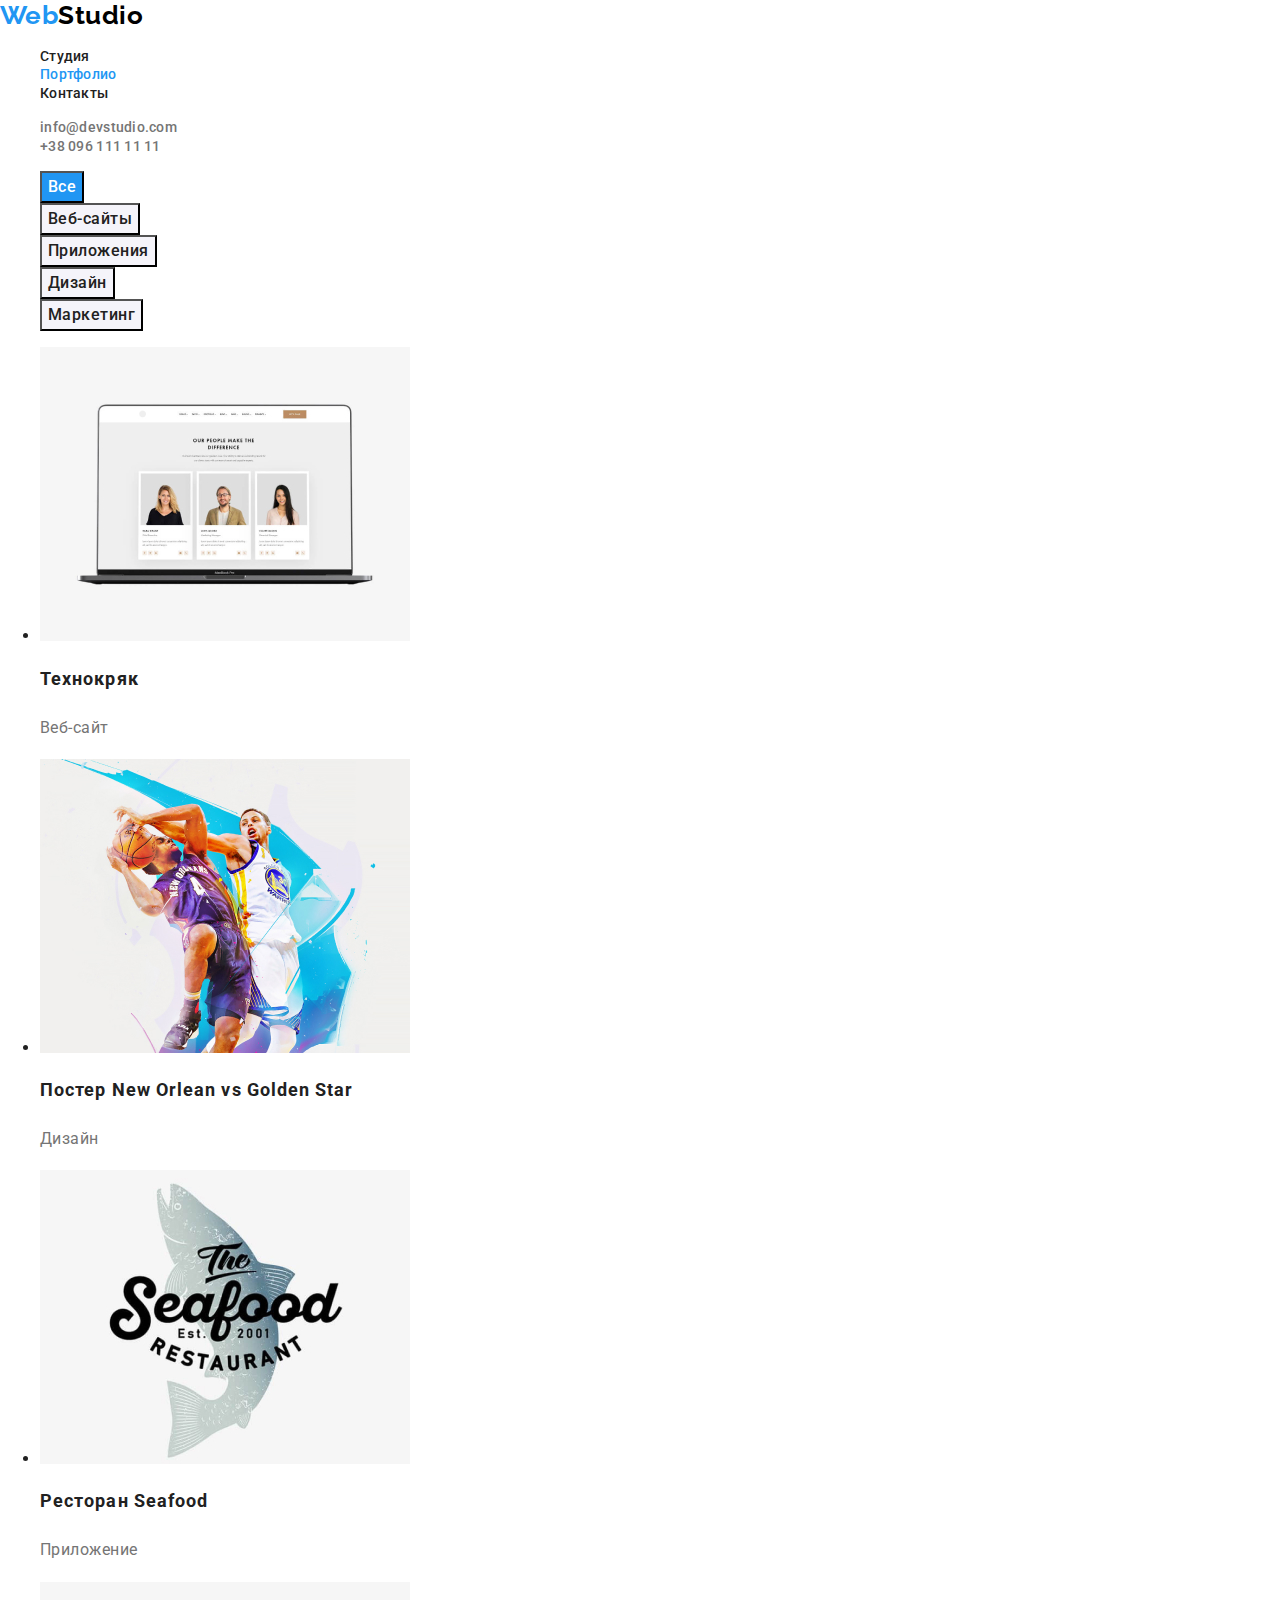
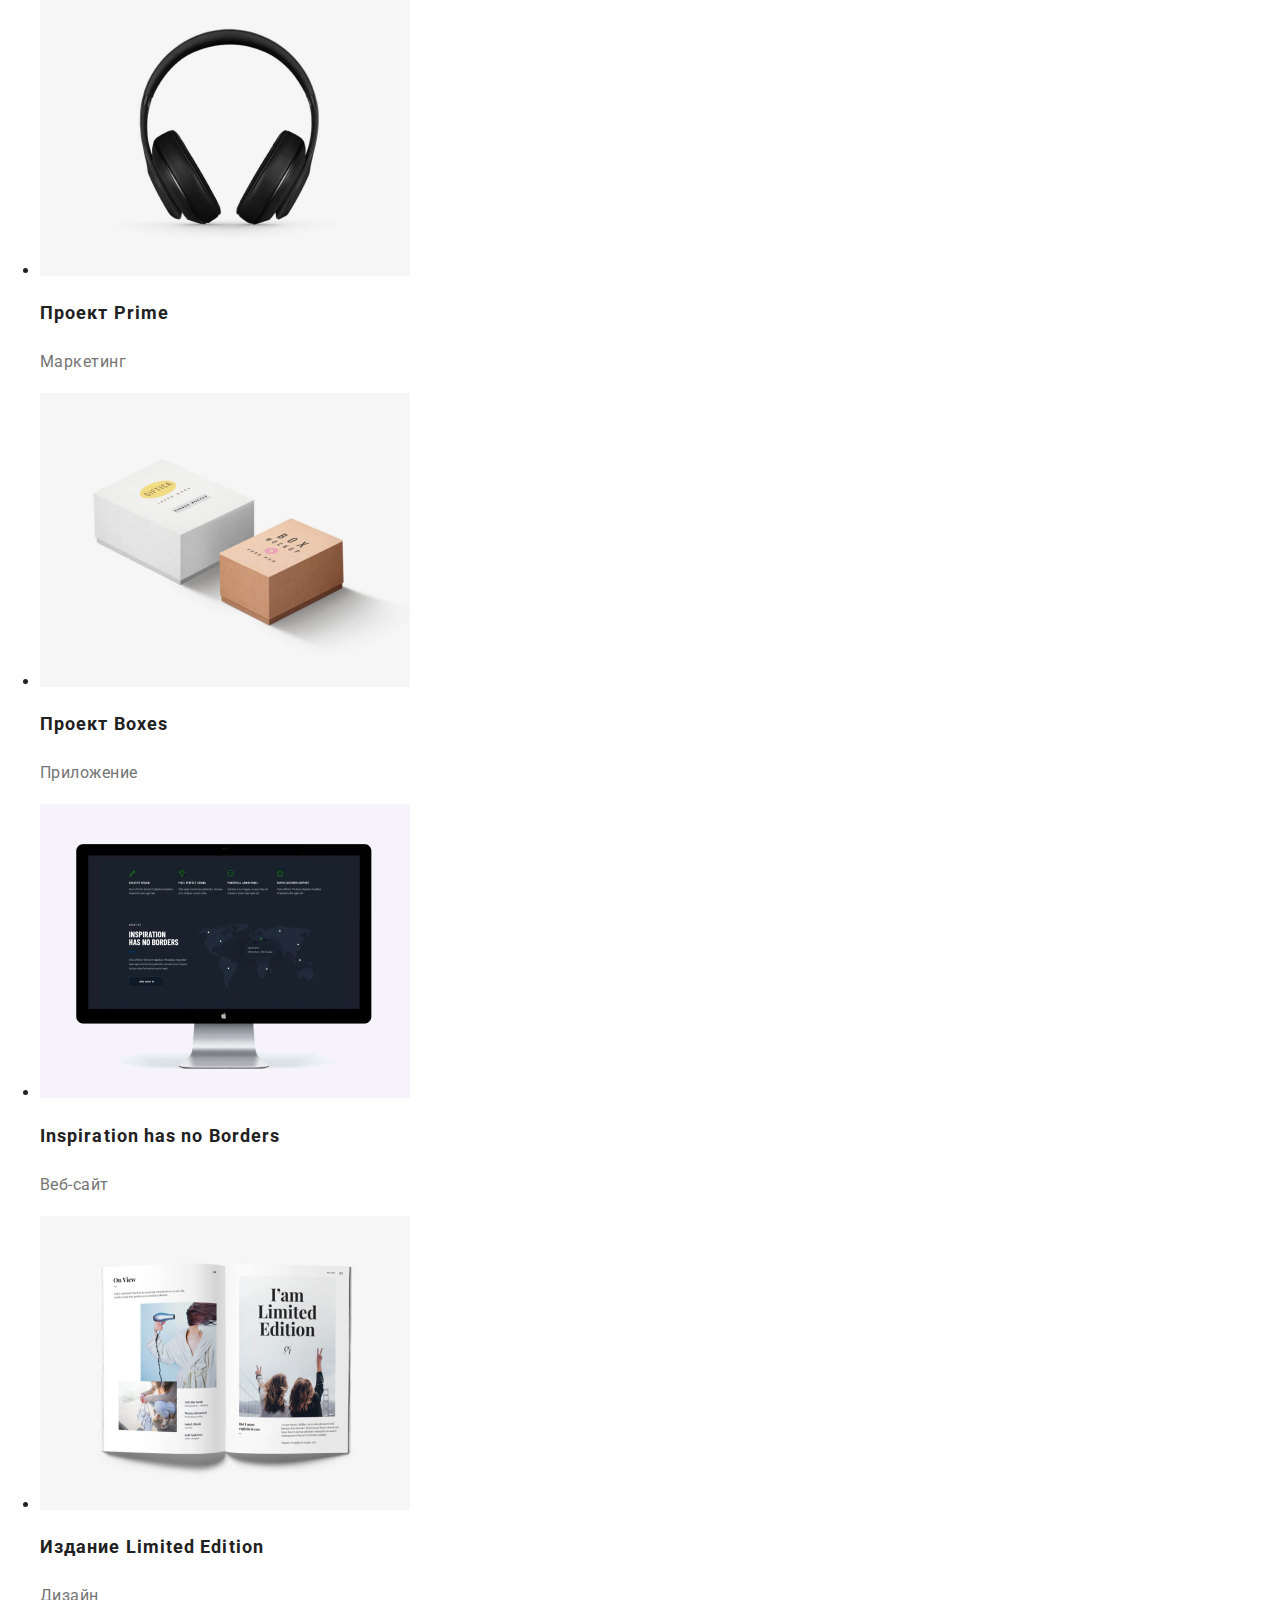
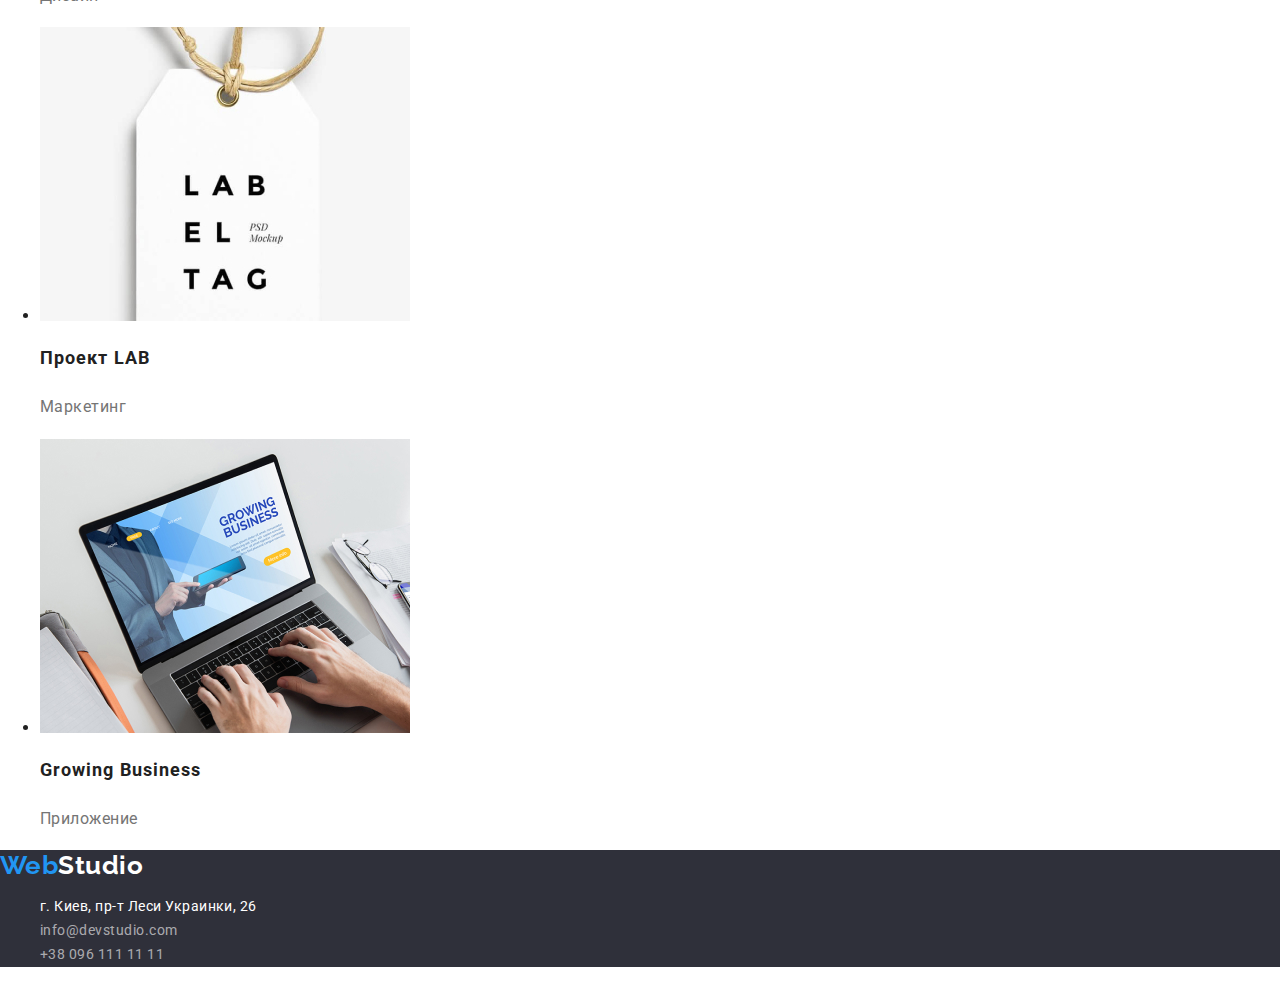
==== portfolio.html @ abcada23 "initial commit adds hw2 materials" ====
<!DOCTYPE html>
<html lang="ru">
<head>
    <meta charset="UTF-8">
    <meta name="viewport" content="width=device-width, initial-scale=1.0">
    <link rel="preconnect" href="https://fonts.gstatic.com">
    <link href="https://fonts.googleapis.com/css2?family=Raleway:wght@700&family=Roboto:wght@400;500;700;900&display=swap" rel="stylesheet"/>
    <link rel="stylesheet" href="https://cdnjs.cloudflare.com/ajax/libs/modern-normalize/1.0.0/modern-normalize.min.css">
    <link rel="stylesheet" href="./css/common.css">
    <link rel="stylesheet" href="./css/portfolio.css">
    <title>Портфолио</title>
</head>
<body>
    <!--Шапка сайта-->
    <header class="header">
        <nav class="site-nav">
            <a class="logo link" href="./index.html" lang="en" aria-label="логотип кампании">Web<span
                    class="header-logo">Studio</span>
            </a>
            <ul class="site-nav list">
                <li>
                    <a class="site-nav link" href="./index.html">Студия</a>
                </li>
                <li>
                    <a class="site-nav link current" href="./portfolio.html">Портфолио</a>
                </li>
                <li>
                    <a class="site-nav link" href="">Контакты</a>
                </li>
            </ul>
        </nav>
        <address>
            <ul class="header-address list">
                <li>
                    <a class="header-address link" href="mailto:info@devstudio.com">info@devstudio.com</a>
                </li>
                <li>
                    <a class="hader-address link" href="tel:+380961111111">+38 096 111 11 11</a>
                </li>
            </ul>
        </address>
    </header>
    <!--Уникальный контент-->
    <main>
            <!--Портфолио. Логический заголовок h1 потом скрыть-->
            <section class="portfolio">
                <h1 class="visually-hidden">Портфолио</h1>
                <ul class="portfolio-nav">
                    <li class="portfolio-nav list">
                        <button class="portfolio-nav-button current" type="button">Все</button></li>
                    <li class="portfolio-nav list">
                        <button class="portfolio-nav-button" type="button">Веб-сайты</button></li>
                    <li class="portfolio-nav list">
                        <button class="portfolio-nav-button" type="button">Приложения</button></li>
                    <li class="portfolio-nav list">
                        <button class="portfolio-nav-button" type="button">Дизайн</button></li>
                    <li class="portfolio-nav list">
                        <button class="portfolio-nav-button" type="button">Маркетинг</button></li>
                </ul>
                <ul>
                    <li class="portfolio-item">
                        <a class="portfolio-item link" href="">
                            <img class="portfolio-img" src="./images/portfolio/img.jpg" alt="ноутбук, на котором открыта страничка сайта">
                            <h2 class="portfolio-heading">Технокряк</h2>
                            <p class="portfolio-paragraph">Веб-сайт</p>
                        </a>
                    </li>
                    <li class="portfolio-item">
                        <a class="portfolio-item link" href="">
                            <img class="portfolio-img" src="./images/portfolio/img-1.jpg" alt="два баскетболиста борятся за мяч">
                            <h2 class="portfolio-heading">Постер <span lang="en">New Orlean vs Golden Star</span></h2>
                            <p class="portfolio-paragraph">Дизайн</p>
                        </a>
                    </li>
                    <li class="portfolio-item">
                        <a class="portfolio-item link" href="">
                            <img class="portfolio-img" src="./images/portfolio/img-2.jpg" alt="Изображение рыбы и название ресторана">
                            <h2 class="portfolio-heading">Ресторан <span lang="en">Seafood</span></h2>
                            <p class="portfolio-paragraph">Приложение</p>
                        </a>
                    </li>
                    <li class="portfolio-item">
                        <a class="portfolio-item link" href="">
                            <img class="portfolio-img" src="./images/portfolio/img-3.jpg" alt="наушники">
                            <h2 class="portfolio-heading" lang="en">Проект Prime</h2>
                            <p class="portfolio-paragraph">Маркетинг</p>
                        </a>
                    </li>
                    <li class="portfolio-item">
                        <a class="portfolio-item link" href="">
                            <img class="portfolio-img" src="./images/portfolio/img-4.jpg" alt="две маленькие коробочки">
                            <h2 class="portfolio-heading">Проект <span lang="en">Boxes</span></h2>
                            <p class="portfolio-paragraph">Приложение</p>
                        </a>
                    </li>
                    <li class="portfolio-item">
                        <a class="portfolio-item link" href="">
                            <img class="portfolio-img" src="./images/portfolio/img-5.jpg" alt="монитор imac">
                            <h2 class="portfolio-heading" lang="en">Inspiration has no Borders</h2>
                            <p class="portfolio-paragraph">Веб-сайт</p>
                        </a>
                    </li>
                    <li class="portfolio-item">
                        <a class="portfolio-item link" href="">
                            <img class="portfolio-img" src="./images/portfolio/img-6.jpg" alt="разворот книги на английском">
                            <h2 class="portfolio-heading">Издание <span lang="en">Limited Edition</span></h2>
                            <p class="portfolio-paragraph">Дизайн</p>
                        </a>
                    </li>
                    <li class="portfolio-item">
                        <a class="portfolio-item link" href="">
                            <img class="portfolio-img" src="./images/portfolio/img-7.jpg" alt="бирка с латинскими буквами и веревочкой">
                            <h2 class="portfolio-heading">Проект <span lang="en">LAB</span></h2>
                            <p class="portfolio-paragraph">Маркетинг</p>
                        </a>
                    </li>
                    <li class="portfolio-item">
                        <a class="portfolio-item link" href="">
                            <img class="portfolio-img" src="./images/portfolio/img-8.jpg" alt="человек печатает на ноутбуке">
                            <h2 class="portfolio-heading" lang="en">Growing Business</h2>
                            <p class="portfolio-paragraph">Приложение</p>
                        </a>
                    </li>
                </ul>
            </section>
    </main>
    <!--Подвал сайта-->
    <footer class="footer">
        <a class="footer logo link" href="./" lang="en" aria-label="логотип кампании">Web<span class="footer-logo">Studio</span>
        </a>
        <address>
            <ul class="footer-address list">
                <li class="footer-address-street">
                    <a class="footer-address link" href="https://goo.gl/maps/yxL3MHrEy7Q6VwSg8" target="_blank"
                        rel="noreferrer noopener">г. Киев, пр-т Леси Украинки,
                        26</a>
                </li>
                <li class="footer-address-mail">
                    <a class="footer-address link" href="mailto:info@devstudio.com">info@devstudio.com</a>
                </li>
                <li class="footer-address-tel">
                    <a class="footer-address link" href="tel:+380961111111">+38 096 111 11 11</a>
                </li>
            </ul>
        </address>
    </footer>
</body>
</html>
---- css/common.css ----
/* primary background colour #FFFFFF
secondary background colour (our team section) #F5F4FA
hero and footer background colour #2F303A
accent #2196F3
logo black colour #000000
primary black colour #212121
secondary black colour (grey header and paragraphs) #757575
primary white colour #FFFFFF
footer white colour rgba(255, 255, 255, 0.6) */

:root {
  --primary-black-color: #212121;
  --secondary-black-color: #757575;
  --primary-white-color: #ffffff;
  --secondary-background-color: #f5f4fa;
  --hero-and-footer-background-color: #2f303a;
  --accent-color: #2196f3;
}

/* body */
body {
  background-color: var(--primary-white-color);
  color: var(--primary-black-color);
  font-family: Roboto, sans-serif;
  letter-spacing: 0.03em;
}

/* ul */
.list {
  list-style: none;
}

/* a */
.link {
  text-decoration: none;
  font-style: normal;
}

/* site-nav */
.site-nav.list .link {
  color: var(--primary-black-color);
  font-weight: 500;
  font-size: 14px;
  line-height: 1.14;
  letter-spacing: 0.02em;
}
.site-nav.list .link:hover,
.site-nav.list .link:focus {
  color: var(--accent-color);
}
.site-nav.list .link.current {
  color: var(--accent-color);
}

/* logo, header and footer logo */
.logo {
  font-family: Raleway, sans-serif;
  font-weight: 700;
  font-size: 26px;
  line-height: 1.19;
}
.site-nav > .link {
  color: var(--accent-color);
}
.header-logo {
  color: #000000;
}
/* footer logo */
.footer-logo {
  color: var(--primary-white-color);
}

/* header-address list */
.header-address .link {
  color: var(--secondary-black-color);
  font-weight: 500;
  font-size: 14px;
  line-height: 1.14;
  letter-spacing: 0.02em;
}
.header-address .link:hover,
.header-address .link:focus {
  color: var(--accent-color);
}

/* footer. footer background is temporarily set */
footer {
  background-color: var(--hero-and-footer-background-color);
}
.footer .footer.link {
  color: var(--accent-color);
}
.footer-address-street .footer-address.link {
  color: var(--primary-white-color);
}
.footer-address.link {
  color: rgba(255, 255, 255, 0.6);
}
.footer-address.link:hover {
  color: var(--accent-color);
}
.footer-address.list {
  font-size: 14px;
  line-height: 1.71;
}

/* visually hidden */
.visually-hidden {
  position: absolute;
  width: 1px;
  height: 1px;
  margin: -1px;
  border: 0;
  padding: 0;
  white-space: nowrap;
  clip-path: inset(100%);
  clip: rect(0 0 0 0);
  overflow: hidden;
}

/* button */
button {
  letter-spacing: 0.03em;
}
---- css/portfolio.css ----
/* pallete the same. 
Do not forget about .portfolio-nav-button background color - secondary background-color #F5F4FA */

/* :root {
  --primary-black-color: #212121;
  --secondary-black-color: #757575;
  --primary-white-color: #ffffff;
  --secondary-background-color: #f5f4fa;
  --hero-and-footer-background-color: #2f303a;
  --accent-color: #2196f3;
} */

/* portfolio-nav button */
.portfolio-nav-button {
  background-color: var(--secondary-background-color);
  color: color: var(--primary-black-color);
  font-family: Roboto;
  font-weight: 500;
  font-size: 16px;
  line-height: 1.63;
}
.portfolio-nav-button:hover,
.portfolio-nav-button:focus {
  color: var(--primary-white-color);
  background-color: var(--accent-color);
}
.portfolio-nav-button.current {
  background-color: var(--accent-color);
  color: var(--primary-white-color);
}

/* portfolio-heading  */
.portfolio-heading {
  color: var(--primary-black-color);
  font-size: 18px;
  line-height: 2;
  letter-spacing: 0.06em;
  font-weight: 700;
}
/* portfolio-paragraph */
.portfolio-paragraph {
  color: var(--secondary-black-color);
  font-size: 16px;
  line-height: 1.88;
}
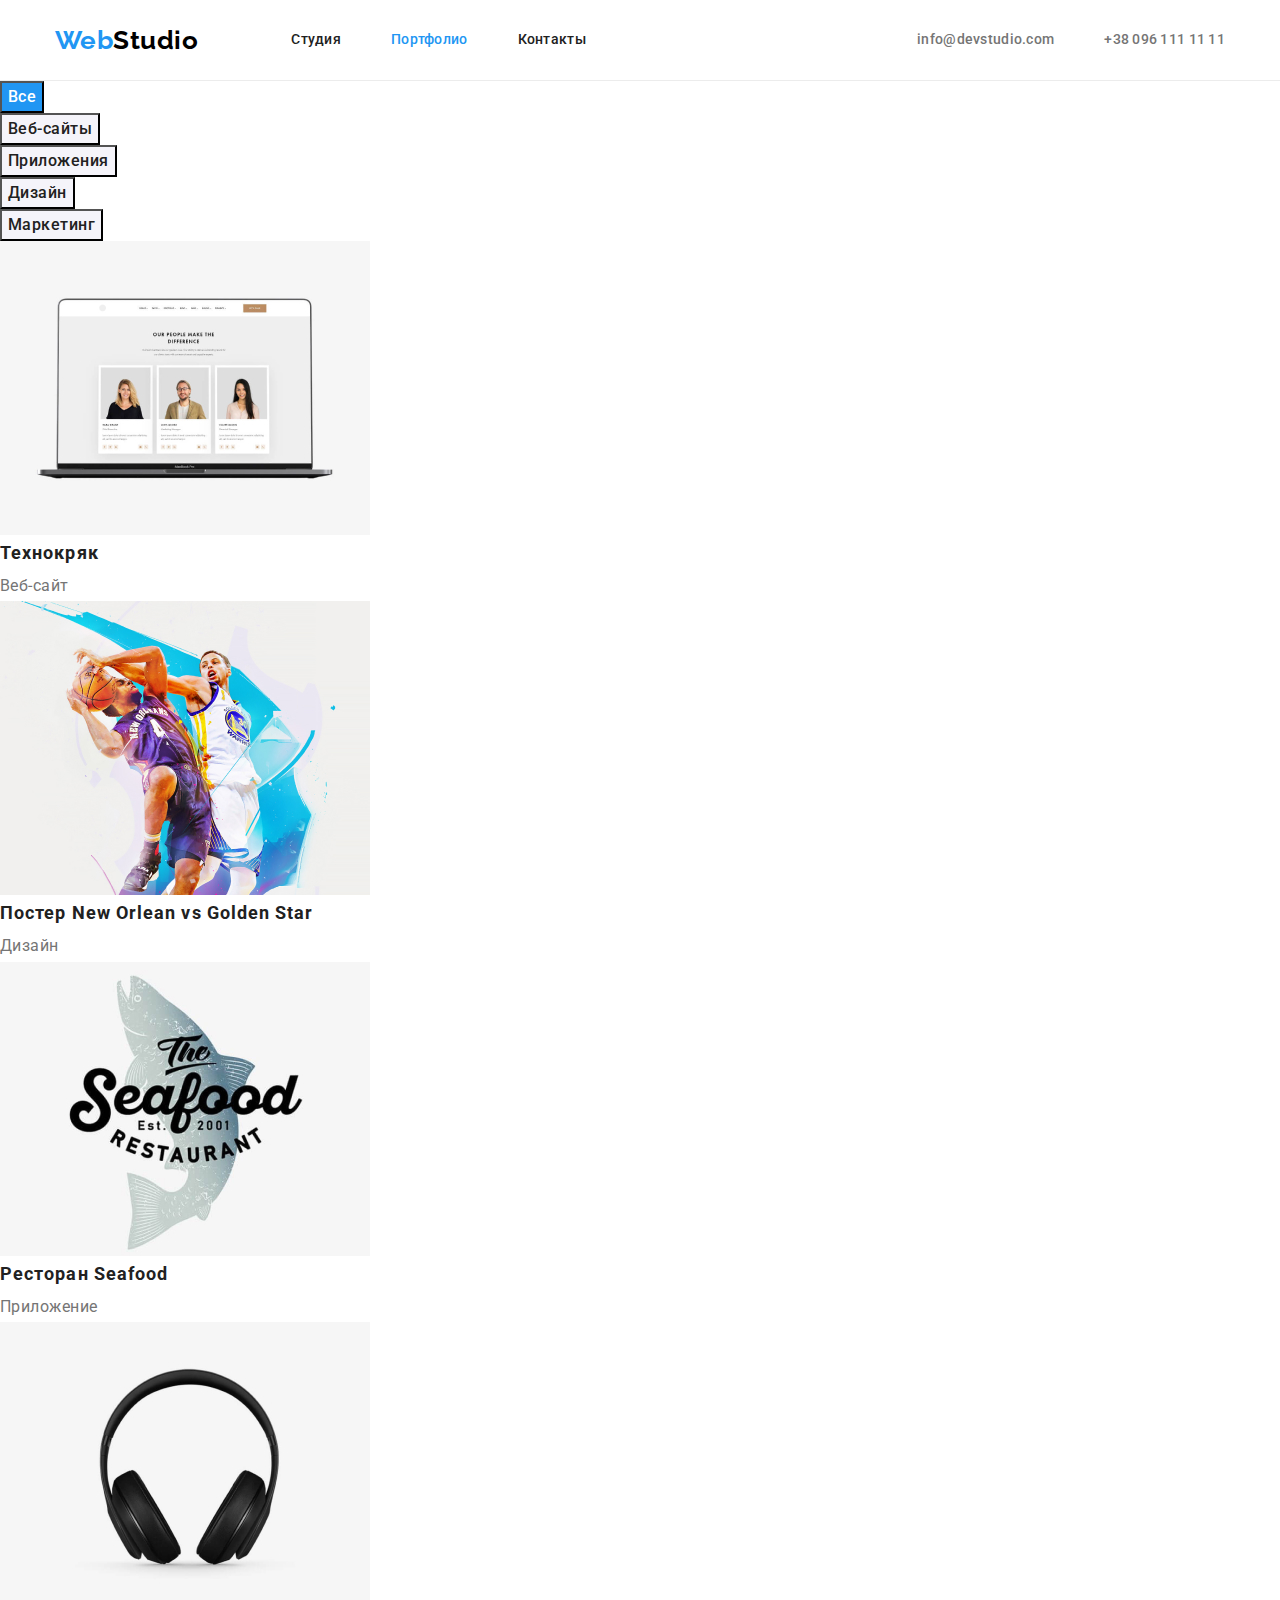
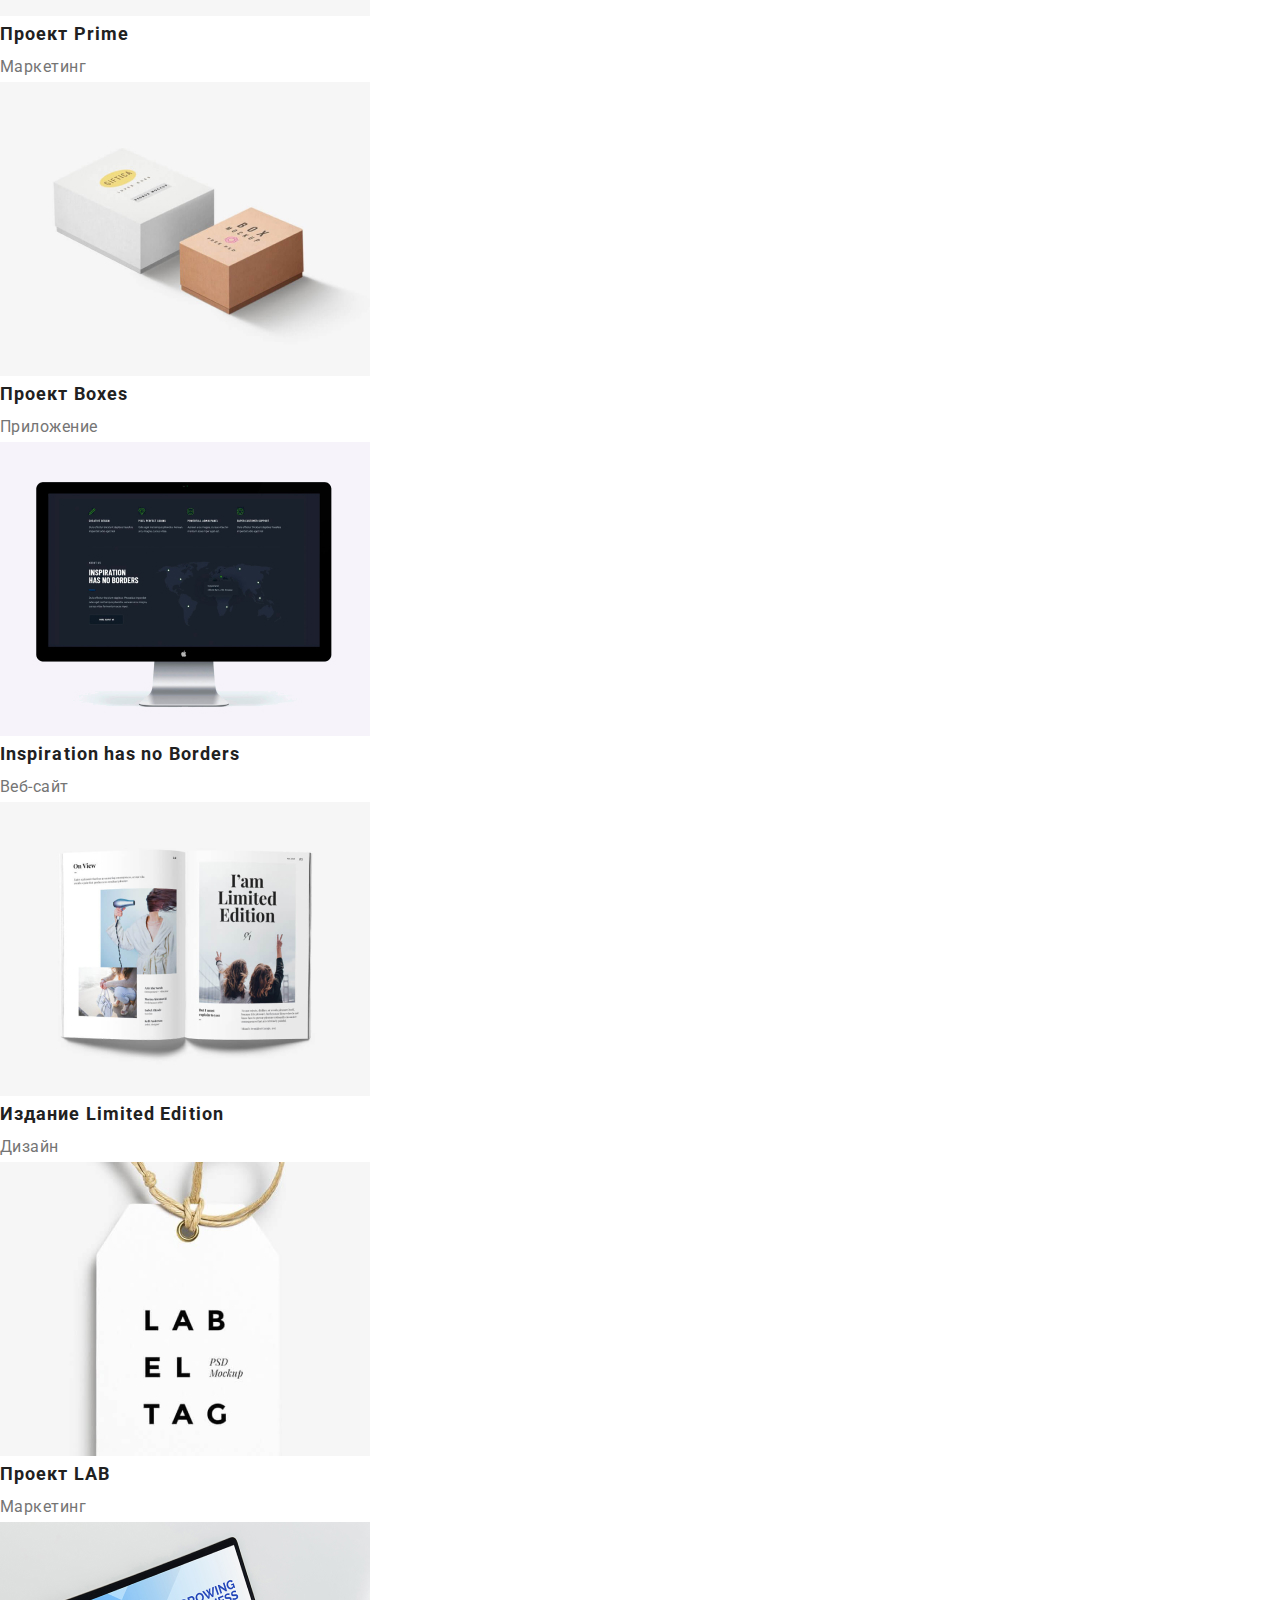
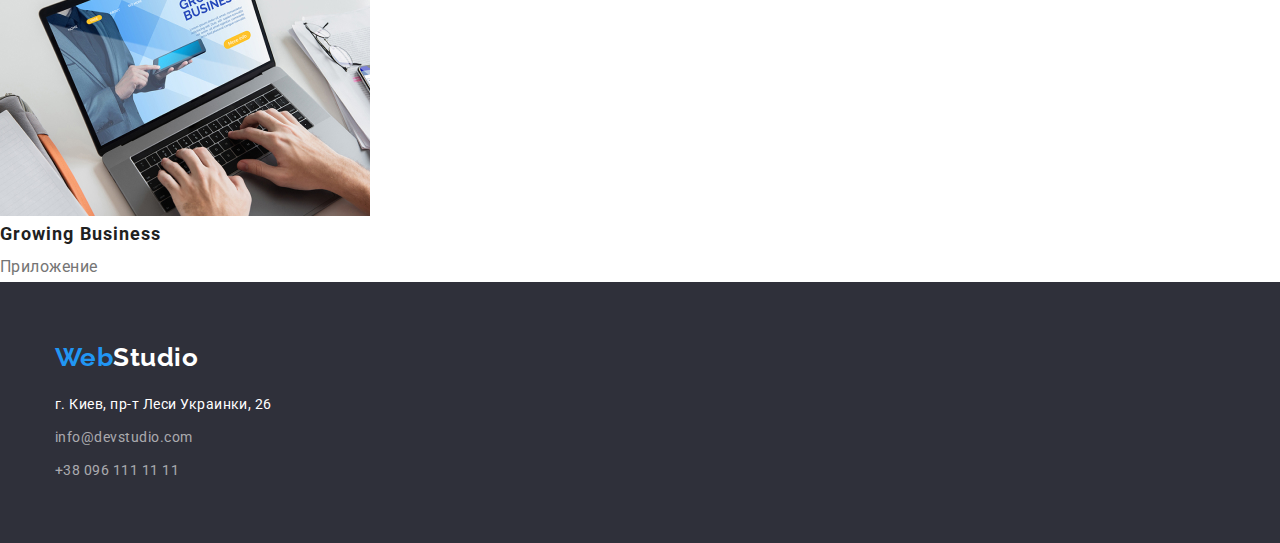
==== commit 9bf08f43: "completes common.css and corrects index and portfolio.html" ====
--- a/portfolio.html
+++ b/portfolio.html
@@ -3,9 +3,9 @@
 <head>
     <meta charset="UTF-8">
     <meta name="viewport" content="width=device-width, initial-scale=1.0">
+    <link rel="stylesheet" href="https://cdnjs.cloudflare.com/ajax/libs/modern-normalize/1.0.0/modern-normalize.min.css">
     <link rel="preconnect" href="https://fonts.gstatic.com">
     <link href="https://fonts.googleapis.com/css2?family=Raleway:wght@700&family=Roboto:wght@400;500;700;900&display=swap" rel="stylesheet"/>
-    <link rel="stylesheet" href="https://cdnjs.cloudflare.com/ajax/libs/modern-normalize/1.0.0/modern-normalize.min.css">
     <link rel="stylesheet" href="./css/common.css">
     <link rel="stylesheet" href="./css/portfolio.css">
     <title>Портфолио</title>
@@ -13,110 +13,112 @@
 <body>
     <!--Шапка сайта-->
     <header class="header">
-        <nav class="site-nav">
-            <a class="logo link" href="./index.html" lang="en" aria-label="логотип кампании">Web<span
-                    class="header-logo">Studio</span>
-            </a>
-            <ul class="site-nav list">
-                <li>
-                    <a class="site-nav link" href="./index.html">Студия</a>
-                </li>
-                <li>
-                    <a class="site-nav link current" href="./portfolio.html">Портфолио</a>
-                </li>
-                <li>
-                    <a class="site-nav link" href="">Контакты</a>
-                </li>
-            </ul>
-        </nav>
-        <address>
-            <ul class="header-address list">
-                <li>
-                    <a class="header-address link" href="mailto:info@devstudio.com">info@devstudio.com</a>
-                </li>
-                <li>
-                    <a class="hader-address link" href="tel:+380961111111">+38 096 111 11 11</a>
-                </li>
-            </ul>
-        </address>
+        <div class="container">
+                <nav class="site-nav">
+                    <a class="logo link" href="./index.html" lang="en" aria-label="логотип кампании">Web<span
+                            class="header-logo">Studio</span>
+                    </a>
+                    <ul class="site-nav list">
+                        <li class="site-nav-item">
+                            <a class="site-nav link" href="./index.html">Студия</a>
+                        </li>
+                        <li class="site-nav-item">
+                            <a class="site-nav link current" href="./portfolio.html">Портфолио</a>
+                        </li>
+                        <li class="site-nav-item">
+                            <a class="site-nav link" href="">Контакты</a>
+                        </li>
+                    </ul>
+                </nav>
+                <address class="header-address">
+                    <ul class="header-address list">
+                        <li class="header-address-item">
+                            <a class="header-address link" href="mailto:info@devstudio.com">info@devstudio.com</a>
+                        </li>
+                        <li class="header-address-item">
+                            <a class="header-address link" href="tel:+380961111111">+38 096 111 11 11</a>
+                        </li>
+                    </ul>
+                </address>
+        </div>
     </header>
     <!--Уникальный контент-->
     <main>
             <!--Портфолио. Логический заголовок h1 потом скрыть-->
             <section class="portfolio">
                 <h1 class="visually-hidden">Портфолио</h1>
-                <ul class="portfolio-nav">
-                    <li class="portfolio-nav list">
+                <ul class="portfolio-nav list">
+                    <li class="portfolio-nav item">
                         <button class="portfolio-nav-button current" type="button">Все</button></li>
-                    <li class="portfolio-nav list">
+                    <li class="portfolio-nav item">
                         <button class="portfolio-nav-button" type="button">Веб-сайты</button></li>
-                    <li class="portfolio-nav list">
+                    <li class="portfolio-nav item">
                         <button class="portfolio-nav-button" type="button">Приложения</button></li>
-                    <li class="portfolio-nav list">
+                    <li class="portfolio-nav item">
                         <button class="portfolio-nav-button" type="button">Дизайн</button></li>
-                    <li class="portfolio-nav list">
+                    <li class="portfolio-nav item">
                         <button class="portfolio-nav-button" type="button">Маркетинг</button></li>
                 </ul>
-                <ul>
+                <ul class="portfolio list">
                     <li class="portfolio-item">
                         <a class="portfolio-item link" href="">
-                            <img class="portfolio-img" src="./images/portfolio/img.jpg" alt="ноутбук, на котором открыта страничка сайта">
+                            <img class="portfolio img-responsive" src="./images/portfolio/img.jpg" alt="ноутбук, на котором открыта страничка сайта" width="370" height="294">
                             <h2 class="portfolio-heading">Технокряк</h2>
                             <p class="portfolio-paragraph">Веб-сайт</p>
                         </a>
                     </li>
                     <li class="portfolio-item">
                         <a class="portfolio-item link" href="">
-                            <img class="portfolio-img" src="./images/portfolio/img-1.jpg" alt="два баскетболиста борятся за мяч">
+                            <img class="portfolio img-responsive" src="./images/portfolio/img-1.jpg" alt="два баскетболиста борятся за мяч" width="370" height="294">
                             <h2 class="portfolio-heading">Постер <span lang="en">New Orlean vs Golden Star</span></h2>
                             <p class="portfolio-paragraph">Дизайн</p>
                         </a>
                     </li>
                     <li class="portfolio-item">
                         <a class="portfolio-item link" href="">
-                            <img class="portfolio-img" src="./images/portfolio/img-2.jpg" alt="Изображение рыбы и название ресторана">
+                            <img class="portfolio img-responsive" src="./images/portfolio/img-2.jpg" alt="Изображение рыбы и название ресторана" width="370" height="294">
                             <h2 class="portfolio-heading">Ресторан <span lang="en">Seafood</span></h2>
                             <p class="portfolio-paragraph">Приложение</p>
                         </a>
                     </li>
                     <li class="portfolio-item">
                         <a class="portfolio-item link" href="">
-                            <img class="portfolio-img" src="./images/portfolio/img-3.jpg" alt="наушники">
+                            <img class="portfolio img-responsive" src="./images/portfolio/img-3.jpg" alt="наушники" width="370" height="294">
                             <h2 class="portfolio-heading" lang="en">Проект Prime</h2>
                             <p class="portfolio-paragraph">Маркетинг</p>
                         </a>
                     </li>
                     <li class="portfolio-item">
                         <a class="portfolio-item link" href="">
-                            <img class="portfolio-img" src="./images/portfolio/img-4.jpg" alt="две маленькие коробочки">
+                            <img class="portfolio img-responsive" src="./images/portfolio/img-4.jpg" alt="две маленькие коробочки" width="370" height="294">
                             <h2 class="portfolio-heading">Проект <span lang="en">Boxes</span></h2>
                             <p class="portfolio-paragraph">Приложение</p>
                         </a>
                     </li>
                     <li class="portfolio-item">
                         <a class="portfolio-item link" href="">
-                            <img class="portfolio-img" src="./images/portfolio/img-5.jpg" alt="монитор imac">
+                            <img class="portfolio img-responsive" src="./images/portfolio/img-5.jpg" alt="монитор imac" width="370" height="294">
                             <h2 class="portfolio-heading" lang="en">Inspiration has no Borders</h2>
                             <p class="portfolio-paragraph">Веб-сайт</p>
                         </a>
                     </li>
                     <li class="portfolio-item">
                         <a class="portfolio-item link" href="">
-                            <img class="portfolio-img" src="./images/portfolio/img-6.jpg" alt="разворот книги на английском">
+                            <img class="portfolio img-responsive" src="./images/portfolio/img-6.jpg" alt="разворот книги на английском" width="370" height="294">
                             <h2 class="portfolio-heading">Издание <span lang="en">Limited Edition</span></h2>
                             <p class="portfolio-paragraph">Дизайн</p>
                         </a>
                     </li>
                     <li class="portfolio-item">
                         <a class="portfolio-item link" href="">
-                            <img class="portfolio-img" src="./images/portfolio/img-7.jpg" alt="бирка с латинскими буквами и веревочкой">
+                            <img class="portfolio img-responsive" src="./images/portfolio/img-7.jpg" alt="бирка с латинскими буквами и веревочкой" width="370" height="294">
                             <h2 class="portfolio-heading">Проект <span lang="en">LAB</span></h2>
                             <p class="portfolio-paragraph">Маркетинг</p>
                         </a>
                     </li>
                     <li class="portfolio-item">
                         <a class="portfolio-item link" href="">
-                            <img class="portfolio-img" src="./images/portfolio/img-8.jpg" alt="человек печатает на ноутбуке">
+                            <img class="portfolio img-responsive" src="./images/portfolio/img-8.jpg" alt="человек печатает на ноутбуке" width="370" height="294">
                             <h2 class="portfolio-heading" lang="en">Growing Business</h2>
                             <p class="portfolio-paragraph">Приложение</p>
                         </a>
@@ -125,24 +127,27 @@
             </section>
     </main>
     <!--Подвал сайта-->
-    <footer class="footer">
-        <a class="footer logo link" href="./" lang="en" aria-label="логотип кампании">Web<span class="footer-logo">Studio</span>
-        </a>
-        <address>
-            <ul class="footer-address list">
-                <li class="footer-address-street">
-                    <a class="footer-address link" href="https://goo.gl/maps/yxL3MHrEy7Q6VwSg8" target="_blank"
-                        rel="noreferrer noopener">г. Киев, пр-т Леси Украинки,
-                        26</a>
-                </li>
-                <li class="footer-address-mail">
-                    <a class="footer-address link" href="mailto:info@devstudio.com">info@devstudio.com</a>
-                </li>
-                <li class="footer-address-tel">
-                    <a class="footer-address link" href="tel:+380961111111">+38 096 111 11 11</a>
-                </li>
-            </ul>
-        </address>
+    <footer>
+        <div class="container">
+            <a class="logo link" href="./" lang="en" aria-label="логотип кампании">Web<span
+                    class="footer-logo">Studio</span>
+            </a>
+            <address>
+                <ul class="footer list">
+                    <li class="footer-item">
+                        <a class="footer-item street link" href="https://goo.gl/maps/yxL3MHrEy7Q6VwSg8" target="_blank"
+                            rel="noreferrer noopener">г. Киев, пр-т Леси Украинки,
+                            26</a>
+                    </li>
+                    <li class="footer-item">
+                        <a class="footer-item link" href="mailto:info@devstudio.com">info@devstudio.com</a>
+                    </li>
+                    <li class="footer-item">
+                        <a class="footer-item link" href="tel:+380961111111">+38 096 111 11 11</a>
+                    </li>
+                </ul>
+            </address>
+        </div>
     </footer>
 </body>
 </html>--- a/css/common.css
+++ b/css/common.css
@@ -6,7 +6,8 @@
 primary black colour #212121
 secondary black colour (grey header and paragraphs) #757575
 primary white colour #FFFFFF
-footer white colour rgba(255, 255, 255, 0.6) */
+footer white colour rgba(255, 255, 255, 0.6) 
+header border color #ECECEC*/
 
 :root {
   --primary-black-color: #212121;
@@ -15,6 +16,8 @@
   --secondary-background-color: #f5f4fa;
   --hero-and-footer-background-color: #2f303a;
   --accent-color: #2196f3;
+  --header-border-color: #ececec;
+  --footer-white-color: rgba(255, 255, 255, 0.6);
 }
 
 /* body */
@@ -24,18 +27,55 @@
   font-family: Roboto, sans-serif;
   letter-spacing: 0.03em;
 }
-
+/* h */
+h1,
+h2,
+h3,
+h4,
+h5,
+h6 {
+  margin: 0;
+}
+/* p */
+p {
+  margin: 0;
+}
 /* ul */
 .list {
   list-style: none;
+  margin: 0;
+  padding: 0;
 }
-
 /* a */
 .link {
   text-decoration: none;
   font-style: normal;
 }
+/* img */
+.img-responsive {
+  display: block;
+  height: auto;
+  max-width: 100%;
+}
+/* visually hidden */
+.visually-hidden {
+  position: absolute;
+  width: 1px;
+  height: 1px;
+  margin: -1px;
+  border: 0;
+  padding: 0;
+  white-space: nowrap;
+  clip-path: inset(100%);
+  clip: rect(0 0 0 0);
+  overflow: hidden;
+}
 
+/* header 
+border bottom is temporarily set*/
+.header {
+  border-bottom: var(--header-border-color) 1px solid;
+}
 /* site-nav */
 .site-nav.list .link {
   color: var(--primary-black-color);
@@ -51,8 +91,39 @@
 .site-nav.list .link.current {
   color: var(--accent-color);
 }
+/* flex header */
+.container {
+  width: 1200px;
+  padding: 0px 15px;
+  margin: 0 auto;
+}
+.header .container,
+.site-nav,
+.header-address {
+  display: flex;
+  align-items: center;
+}
+.site-nav .logo {
+  margin-right: 93px;
+}
 
-/* logo, header and footer logo */
+.site-nav-item:not(:last-child) {
+  margin-right: 50px;
+}
+.header-address-item:not(:last-child) {
+  margin-right: 50px;
+}
+
+.site-nav.link,
+.header-address.link {
+  padding-top: 32px;
+  padding-bottom: 32px;
+}
+.header-address {
+  margin-left: auto;
+}
+
+/* logo */
 .logo {
   font-family: Raleway, sans-serif;
   font-weight: 700;
@@ -69,7 +140,6 @@
 .footer-logo {
   color: var(--primary-white-color);
 }
-
 /* header-address list */
 .header-address .link {
   color: var(--secondary-black-color);
@@ -86,39 +156,33 @@
 /* footer. footer background is temporarily set */
 footer {
   background-color: var(--hero-and-footer-background-color);
+  padding: 60px 0px;
 }
-.footer .footer.link {
+footer .logo.link {
+  color: var(--accent-color);
+  display: block;
+  margin-bottom: 20px;
+}
+.footer-item {
+  color: var(--footer-white-color);
+}
+.footer-item:not(:last-child) {
+  margin-bottom: 9px;
+}
+.footer-item.street.link {
+  color: var(--primary-white-color);
+}
+.footer-item.link:hover {
   color: var(--accent-color);
 }
-.footer-address-street .footer-address.link {
-  color: var(--primary-white-color);
-}
-.footer-address.link {
-  color: rgba(255, 255, 255, 0.6);
-}
-.footer-address.link:hover {
-  color: var(--accent-color);
-}
-.footer-address.list {
+.footer-item.link {
   font-size: 14px;
   line-height: 1.71;
 }
-
-/* visually hidden */
-.visually-hidden {
-  position: absolute;
-  width: 1px;
-  height: 1px;
-  margin: -1px;
-  border: 0;
-  padding: 0;
-  white-space: nowrap;
-  clip-path: inset(100%);
-  clip: rect(0 0 0 0);
-  overflow: hidden;
-}
-
 /* button */
 button {
   letter-spacing: 0.03em;
 }
+.section {
+  padding: 94px 0px;
+}
--- a/css/portfolio.css
+++ b/css/portfolio.css
@@ -14,7 +14,7 @@
 .portfolio-nav-button {
   background-color: var(--secondary-background-color);
   color: color: var(--primary-black-color);
-  font-family: Roboto;
+  font-family: Roboto,sans-serif;
   font-weight: 500;
   font-size: 16px;
   line-height: 1.63;
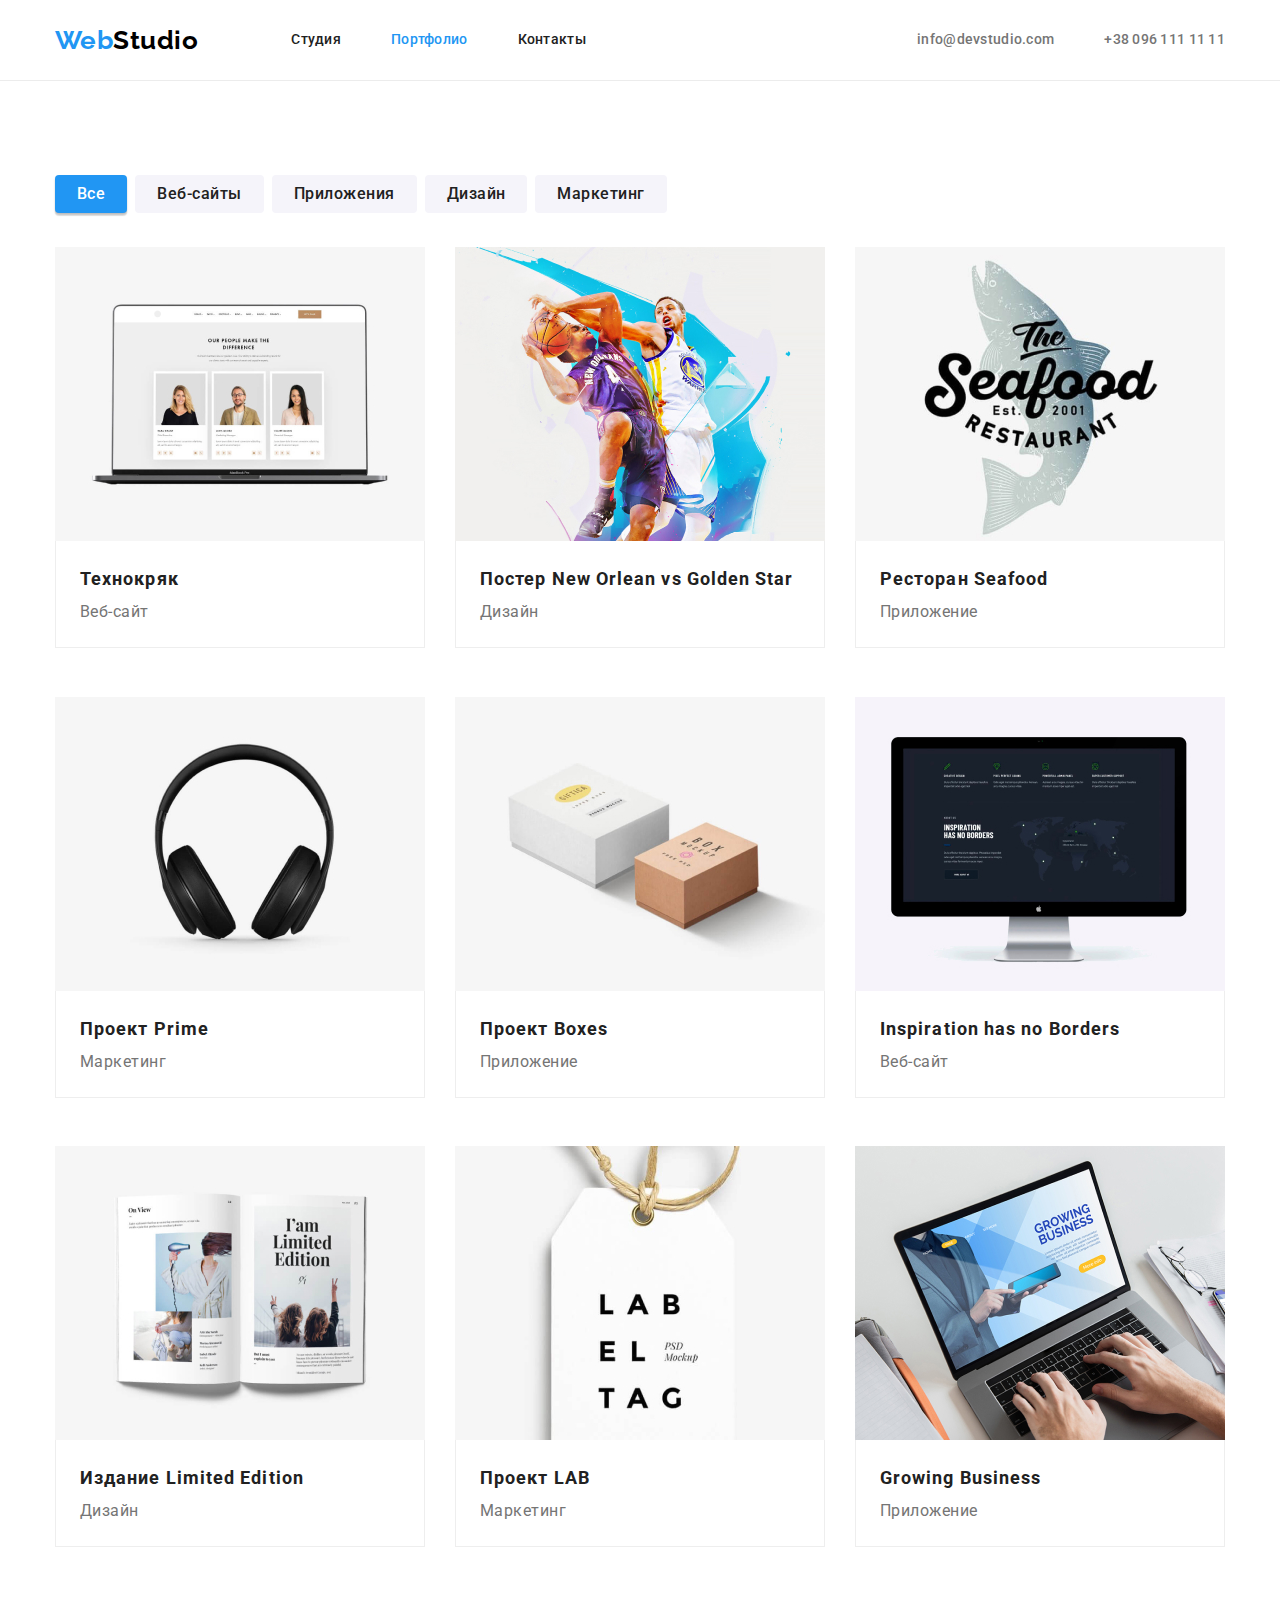
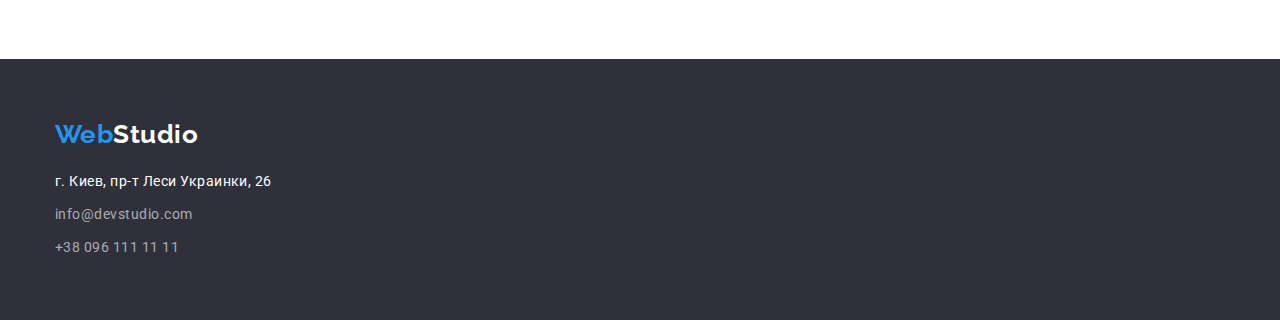
==== commit cfbce4e7: "adds portfolio-item border color to common css, adds formatting to hero-button, our-team and our-pro" ====
--- a/portfolio.html
+++ b/portfolio.html
@@ -45,85 +45,114 @@
     <!--Уникальный контент-->
     <main>
             <!--Портфолио. Логический заголовок h1 потом скрыть-->
-            <section class="portfolio">
-                <h1 class="visually-hidden">Портфолио</h1>
-                <ul class="portfolio-nav list">
-                    <li class="portfolio-nav item">
-                        <button class="portfolio-nav-button current" type="button">Все</button></li>
-                    <li class="portfolio-nav item">
-                        <button class="portfolio-nav-button" type="button">Веб-сайты</button></li>
-                    <li class="portfolio-nav item">
-                        <button class="portfolio-nav-button" type="button">Приложения</button></li>
-                    <li class="portfolio-nav item">
-                        <button class="portfolio-nav-button" type="button">Дизайн</button></li>
-                    <li class="portfolio-nav item">
-                        <button class="portfolio-nav-button" type="button">Маркетинг</button></li>
-                </ul>
-                <ul class="portfolio list">
-                    <li class="portfolio-item">
-                        <a class="portfolio-item link" href="">
-                            <img class="portfolio img-responsive" src="./images/portfolio/img.jpg" alt="ноутбук, на котором открыта страничка сайта" width="370" height="294">
-                            <h2 class="portfolio-heading">Технокряк</h2>
-                            <p class="portfolio-paragraph">Веб-сайт</p>
-                        </a>
-                    </li>
-                    <li class="portfolio-item">
-                        <a class="portfolio-item link" href="">
-                            <img class="portfolio img-responsive" src="./images/portfolio/img-1.jpg" alt="два баскетболиста борятся за мяч" width="370" height="294">
-                            <h2 class="portfolio-heading">Постер <span lang="en">New Orlean vs Golden Star</span></h2>
-                            <p class="portfolio-paragraph">Дизайн</p>
-                        </a>
-                    </li>
-                    <li class="portfolio-item">
-                        <a class="portfolio-item link" href="">
-                            <img class="portfolio img-responsive" src="./images/portfolio/img-2.jpg" alt="Изображение рыбы и название ресторана" width="370" height="294">
-                            <h2 class="portfolio-heading">Ресторан <span lang="en">Seafood</span></h2>
-                            <p class="portfolio-paragraph">Приложение</p>
-                        </a>
-                    </li>
-                    <li class="portfolio-item">
-                        <a class="portfolio-item link" href="">
-                            <img class="portfolio img-responsive" src="./images/portfolio/img-3.jpg" alt="наушники" width="370" height="294">
-                            <h2 class="portfolio-heading" lang="en">Проект Prime</h2>
-                            <p class="portfolio-paragraph">Маркетинг</p>
-                        </a>
-                    </li>
-                    <li class="portfolio-item">
-                        <a class="portfolio-item link" href="">
-                            <img class="portfolio img-responsive" src="./images/portfolio/img-4.jpg" alt="две маленькие коробочки" width="370" height="294">
-                            <h2 class="portfolio-heading">Проект <span lang="en">Boxes</span></h2>
-                            <p class="portfolio-paragraph">Приложение</p>
-                        </a>
-                    </li>
-                    <li class="portfolio-item">
-                        <a class="portfolio-item link" href="">
-                            <img class="portfolio img-responsive" src="./images/portfolio/img-5.jpg" alt="монитор imac" width="370" height="294">
-                            <h2 class="portfolio-heading" lang="en">Inspiration has no Borders</h2>
-                            <p class="portfolio-paragraph">Веб-сайт</p>
-                        </a>
-                    </li>
-                    <li class="portfolio-item">
-                        <a class="portfolio-item link" href="">
-                            <img class="portfolio img-responsive" src="./images/portfolio/img-6.jpg" alt="разворот книги на английском" width="370" height="294">
-                            <h2 class="portfolio-heading">Издание <span lang="en">Limited Edition</span></h2>
-                            <p class="portfolio-paragraph">Дизайн</p>
-                        </a>
-                    </li>
-                    <li class="portfolio-item">
-                        <a class="portfolio-item link" href="">
-                            <img class="portfolio img-responsive" src="./images/portfolio/img-7.jpg" alt="бирка с латинскими буквами и веревочкой" width="370" height="294">
-                            <h2 class="portfolio-heading">Проект <span lang="en">LAB</span></h2>
-                            <p class="portfolio-paragraph">Маркетинг</p>
-                        </a>
-                    </li>
-                    <li class="portfolio-item">
-                        <a class="portfolio-item link" href="">
-                            <img class="portfolio img-responsive" src="./images/portfolio/img-8.jpg" alt="человек печатает на ноутбуке" width="370" height="294">
-                            <h2 class="portfolio-heading" lang="en">Growing Business</h2>
-                            <p class="portfolio-paragraph">Приложение</p>
-                        </a>
-                    </li>
-                </ul>
+            <section class="portfolio section">
+                <div class="container">
+                    <h1 class="visually-hidden">Портфолио</h1>
+                    <ul class="portfolio-nav list">
+                        <li class="portfolio-nav item">
+                            <button class="portfolio-nav-button current" type="button">Все</button></li>
+                        <li class="portfolio-nav item">
+                            <button class="portfolio-nav-button" type="button">Веб-сайты</button></li>
+                        <li class="portfolio-nav item">
+                            <button class="portfolio-nav-button" type="button">Приложения</button></li>
+                        <li class="portfolio-nav item">
+                            <button class="portfolio-nav-button" type="button">Дизайн</button></li>
+                        <li class="portfolio-nav item">
+                            <button class="portfolio-nav-button" type="button">Маркетинг</button></li>
+                    </ul>
+                    <ul class="portfolio list">
+                        <li class="portfolio-item">
+                            <a class="portfolio-item link" href="">
+                                <img class="portfolio img-responsive" src="./images/portfolio/img.jpg"
+                                    alt="ноутбук, на котором открыта страничка сайта" width="370" height="294">
+                                    <div class="portfolio-item-title">
+                                    <h2 class="portfolio-heading">Технокряк</h2>
+                                    <p class="portfolio-paragraph">Веб-сайт</p>
+                                    </div>
+                            </a>
+                        </li>
+                        <li class="portfolio-item">
+                            <a class="portfolio-item link" href="">
+                                <img class="portfolio img-responsive" src="./images/portfolio/img-1.jpg"
+                                    alt="два баскетболиста борятся за мяч" width="370" height="294">
+                                    <div class="portfolio-item-title">
+                                        <h2 class="portfolio-heading">Постер <span lang="en">New Orlean vs Golden Star</span></h2>
+                                        <p class="portfolio-paragraph">Дизайн</p>
+                                    </div>
+                            </a>
+                        </li>
+                        <li class="portfolio-item">
+                            <a class="portfolio-item link" href="">
+                                <img class="portfolio img-responsive" src="./images/portfolio/img-2.jpg"
+                                    alt="Изображение рыбы и название ресторана" width="370" height="294">
+                                    <div class="portfolio-item-title">
+                                        <h2 class="portfolio-heading">Ресторан <span lang="en">Seafood</span></h2>
+                                        <p class="portfolio-paragraph">Приложение</p>
+                                    </div>
+                            </a>
+                        </li>
+                        <li class="portfolio-item">
+                            <a class="portfolio-item link" href="">
+                                <img class="portfolio img-responsive" src="./images/portfolio/img-3.jpg" alt="наушники" width="370"
+                                    height="294">
+                                    <div class="portfolio-item-title">
+                                        <h2 class="portfolio-heading" lang="en">Проект Prime</h2>
+                                        <p class="portfolio-paragraph">Маркетинг</p>
+                                    </div>
+                            </a>
+                        </li>
+                        <li class="portfolio-item">
+                            <a class="portfolio-item link" href="">
+                                <img class="portfolio img-responsive" src="./images/portfolio/img-4.jpg" alt="две маленькие коробочки"
+                                    width="370" height="294">
+                                    <div class="portfolio-item-title">
+                                        <h2 class="portfolio-heading">Проект <span lang="en">Boxes</span></h2>
+                                        <p class="portfolio-paragraph">Приложение</p>
+                                    </div>
+                            </a>
+                        </li>
+                        <li class="portfolio-item">
+                            <a class="portfolio-item link" href="">
+                                <img class="portfolio img-responsive" src="./images/portfolio/img-5.jpg" alt="монитор imac" width="370"
+                                    height="294">
+                                    <div class="portfolio-item-title">
+                                        <h2 class="portfolio-heading" lang="en">Inspiration has no Borders</h2>
+                                        <p class="portfolio-paragraph">Веб-сайт</p>
+                                    </div>
+                            </a>
+                        </li>
+                        <li class="portfolio-item">
+                            <a class="portfolio-item link" href="">
+                                <img class="portfolio img-responsive" src="./images/portfolio/img-6.jpg" alt="разворот книги на английском"
+                                    width="370" height="294">
+                                    <div class="portfolio-item-title">
+                                        <h2 class="portfolio-heading">Издание <span lang="en">Limited Edition</span></h2>
+                                        <p class="portfolio-paragraph">Дизайн</>
+                                    </div>
+                            </a>
+                        </li>
+                        <li class="portfolio-item">
+                            <a class="portfolio-item link" href="">
+                                <img class="portfolio img-responsive" src="./images/portfolio/img-7.jpg"
+                                    alt="бирка с латинскими буквами и веревочкой" width="370" height="294">
+                                    <div class="portfolio-item-title">
+                                        <h2 class="portfolio-heading">Проект <span lang="en">LAB</span></h2>
+                                        <p class="portfolio-paragraph">Маркетинг</p>
+                                    </div>
+                            </a>
+                        </li>
+                        <li class="portfolio-item">
+                            <a class="portfolio-item link" href="">
+                                <img class="portfolio img-responsive" src="./images/portfolio/img-8.jpg" alt="человек печатает на ноутбуке"
+                                    width="370" height="294">
+                                    <div class="portfolio-item-title">
+                                        <h2 class="portfolio-heading" lang="en">Growing Business</h2>
+                                        <p class="portfolio-paragraph">Приложение</p>
+                                    </div>
+                            </a>
+                        </li>
+                    </ul>
+                </div>
             </section>
     </main>
     <!--Подвал сайта-->
--- a/css/common.css
+++ b/css/common.css
@@ -7,7 +7,8 @@
 secondary black colour (grey header and paragraphs) #757575
 primary white colour #FFFFFF
 footer white colour rgba(255, 255, 255, 0.6) 
-header border color #ECECEC*/
+header border color #ECECEC
+portfolio border color #EEEEEE*/
 
 :root {
   --primary-black-color: #212121;
@@ -18,6 +19,7 @@
   --accent-color: #2196f3;
   --header-border-color: #ececec;
   --footer-white-color: rgba(255, 255, 255, 0.6);
+  --portfolio-border-color: #eeeeee;
 }
 
 /* body */
@@ -186,3 +188,6 @@
 .section {
   padding: 94px 0px;
 }
+.section-heading {
+  margin-bottom: 50px;
+}
--- a/css/portfolio.css
+++ b/css/portfolio.css
@@ -1,17 +1,11 @@
-/* pallete the same. 
-Do not forget about .portfolio-nav-button background color - secondary background-color #F5F4FA */
-
-/* :root {
-  --primary-black-color: #212121;
-  --secondary-black-color: #757575;
-  --primary-white-color: #ffffff;
-  --secondary-background-color: #f5f4fa;
-  --hero-and-footer-background-color: #2f303a;
-  --accent-color: #2196f3;
-} */
 
 /* portfolio-nav button */
 .portfolio-nav-button {
+  display: inline-block;
+  border: transparent;
+  border-radius: 4px;
+  padding: 6px 22px;
+
   background-color: var(--secondary-background-color);
   color: color: var(--primary-black-color);
   font-family: Roboto,sans-serif;
@@ -23,10 +17,12 @@
 .portfolio-nav-button:focus {
   color: var(--primary-white-color);
   background-color: var(--accent-color);
+  box-shadow: 0px 3px 1px rgba(0, 0, 0, 0.1), 0px 1px 2px rgba(0, 0, 0, 0.08), 0px 2px 2px rgba(0, 0, 0, 0.12);
 }
 .portfolio-nav-button.current {
   background-color: var(--accent-color);
   color: var(--primary-white-color);
+  box-shadow: 0px 3px 1px rgba(0, 0, 0, 0.1), 0px 1px 2px rgba(0, 0, 0, 0.08), 0px 2px 2px rgba(0, 0, 0, 0.12);
 }
 
 /* portfolio-heading  */
@@ -42,4 +38,32 @@
   color: var(--secondary-black-color);
   font-size: 16px;
   line-height: 1.88;
+}
+.portfolio-nav {
+  display: flex;
+}
+.portfolio-nav:not(:last-child) {
+  margin-right: 8px;
+}
+.portfolio-nav.list {
+  margin-bottom: 34px;
+}
+.portfolio.list {
+  display: flex;
+  flex-wrap: wrap;
+}
+.portfolio-item:not(:nth-child(3n)) {
+  margin-right: 30px;
+}
+.portfolio-item:not(:nth-last-child(-n+3)) {
+  margin-bottom: 30px;
+}
+.portfolio-item-title{
+  border-left: 1px solid var(--portfolio-border-color);
+  border-right: 1px solid var(--portfolio-border-color);
+  border-bottom: 1px solid var(--portfolio-border-color);
+  padding: 20px 24px;
+}
+.portfolio.img-responsive {
+  width: 370px;
 }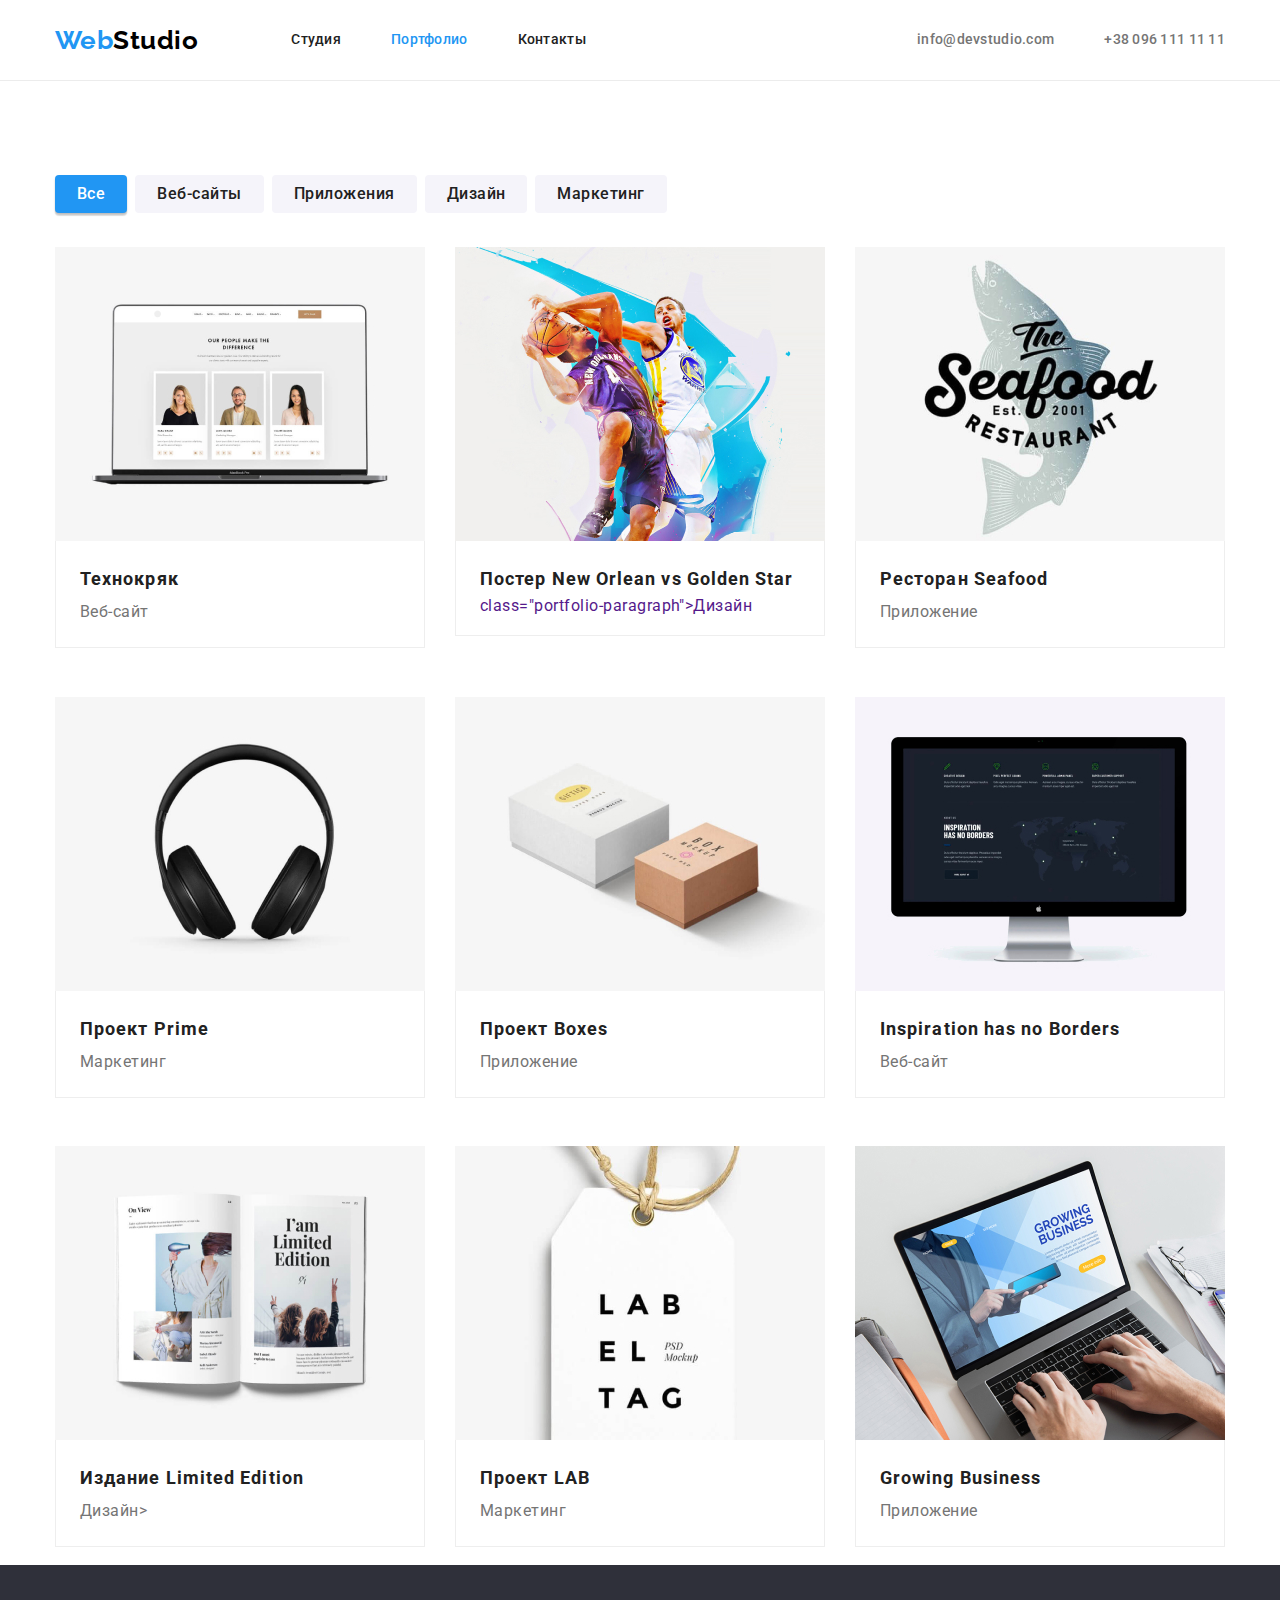
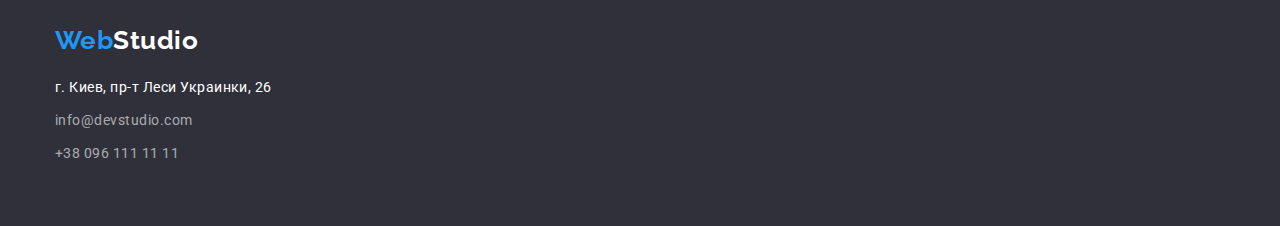
==== commit 9645e76e: "corrects tag p in portfolio.htm according to validator" ====
--- a/portfolio.html
+++ b/portfolio.html
@@ -77,7 +77,7 @@
                                     alt="два баскетболиста борятся за мяч" width="370" height="294">
                                     <div class="portfolio-item-title">
                                         <h2 class="portfolio-heading">Постер <span lang="en">New Orlean vs Golden Star</span></h2>
-                                        <p class="portfolio-paragraph">Дизайн</p>
+                                        <p> class="portfolio-paragraph">Дизайн</p>
                                     </div>
                             </a>
                         </li>
@@ -127,7 +127,7 @@
                                     width="370" height="294">
                                     <div class="portfolio-item-title">
                                         <h2 class="portfolio-heading">Издание <span lang="en">Limited Edition</span></h2>
-                                        <p class="portfolio-paragraph">Дизайн</>
+                                        <p class="portfolio-paragraph">Дизайн> </p>
                                     </div>
                             </a>
                         </li>
--- a/css/common.css
+++ b/css/common.css
@@ -186,7 +186,7 @@
   letter-spacing: 0.03em;
 }
 .section {
-  padding: 94px 0px;
+  padding-top: 94px;
 }
 .section-heading {
   margin-bottom: 50px;
